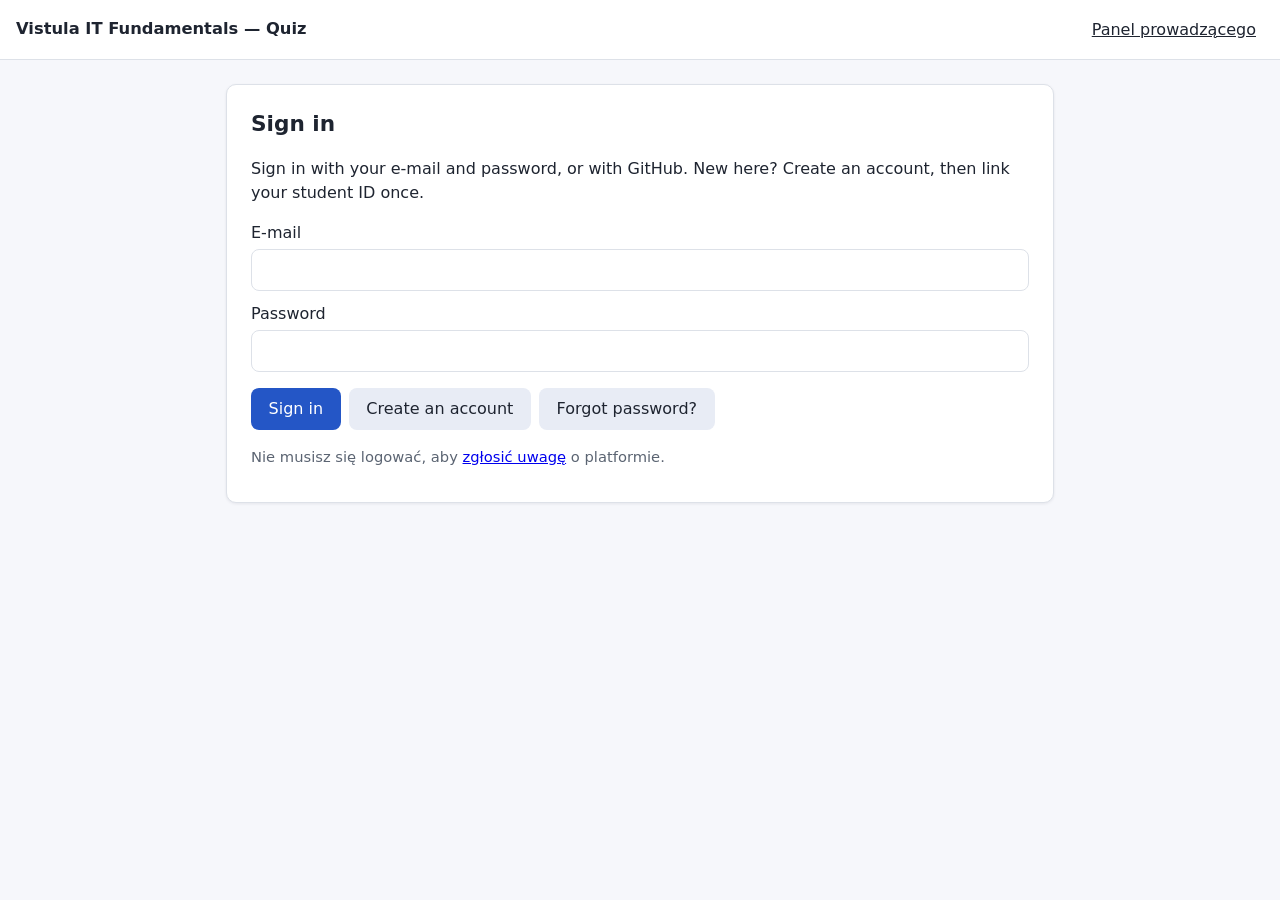
==== index.html @ 36b2c994 "Publish prod frontend" ====
<!doctype html><html lang="en"><head><meta charset="utf-8" /><meta name="viewport" content="width=device-width, initial-scale=1" /><title>Vistula Quiz — Student</title><link rel="stylesheet" href="assets/styles.css" /></head><body><header class="topbar"><span class="brand">Vistula IT Fundamentals — Quiz</span><span class="spacer"></span><span class="who" id="who"></span><button class="secondary hidden" id="btn-signout">Sign out</button><nav aria-label="Widok aplikacji"><a href="admin.html">Panel prowadzącego</a></nav></header><main><div class="card hidden" id="view-loading"><p class="muted">Loading…</p></div><div class="card hidden" id="view-login"><h1 id="auth-title">Sign in</h1><p>Sign in with your e-mail and password, or with GitHub. New here?
        Create an account, then link your student ID once.</p><form id="auth-form" novalidate><label for="auth-name" class="auth-register hidden">Full name</label><input type="text" id="auth-name" class="auth-register hidden" autocomplete="name" /><label for="auth-email">E-mail</label><input type="email" id="auth-email" autocomplete="email" /><label for="auth-password">Password</label><input type="password" id="auth-password" autocomplete="current-password" /><div id="auth-error" class="error-box hidden"></div><div id="auth-info" class="info-box hidden"></div><p class="auth-actions"><button type="submit" id="btn-auth-submit">Sign in</button><button type="button" class="secondary" id="btn-auth-toggle">Create an account</button><button type="button" class="secondary" id="btn-auth-reset">Forgot password?</button></p></form><div id="github-login" class="hidden"><p class="muted">or</p><button id="btn-login">Sign in with GitHub</button></div><p class="muted">Nie musisz się logować, aby <a href="#/feedback">zgłosić uwagę</a> o platformie.</p></div><div class="card hidden" id="view-newpass"><h1>Set a new password</h1><label for="newpass">New password (at least 8 characters)</label><input type="password" id="newpass" autocomplete="new-password" /><div id="newpass-error" class="error-box hidden"></div><p><button id="btn-newpass">Save password</button></p></div><div class="card hidden" id="view-claim"><h1>Link your student ID</h1><p class="muted">
        Enter the student ID your teacher gave you. You can do this only once —
        after that, your quiz results are permanently tied to your account.
      </p><div id="claim-github-hint" class="info-box hidden"></div><label for="claim-sid">Student ID</label><input type="text" id="claim-sid" placeholder="e.g. 123456" autocomplete="off" /><div id="claim-error" class="error-box hidden"></div><p><button id="btn-claim">Link student ID</button></p></div><div class="card hidden" id="view-quizzes"><h1>Available quiz sessions</h1><div class="info-box">
        Join an open session from the list, or enter the access code your teacher gave you.
      </div><label for="join-code">Join with an access code</label><div style="display:flex; gap:0.5rem;"><input type="text" id="join-code" placeholder="e.g. A1B2C3" style="text-transform:uppercase;" /><button id="btn-join" class="secondary">Join</button></div><div id="join-error" class="error-box hidden"></div><h2>Open sessions</h2><div id="session-list"><p class="muted">Loading…</p></div><p><a href="#/assignments">📌 Assignments (homework)</a> ·
        <a href="#/results">📊 My results</a> ·
        <a href="#/practice">🧩 Practice tasks</a> ·
        <a href="#/materials">📚 Materiały</a></p><p class="muted">Potrzebujesz zmienić dane (np. login GitHub)?
        <a href="#/data-change">Zgłoś zmianę danych</a> (wymaga potwierdzenia mailem).</p><p class="muted">Znalazłeś/aś błąd lub masz pomysł na ulepszenie?
        <a href="#/feedback">Zgłoś uwagę</a>.</p></div><div class="card hidden" id="view-practice"><h1>Practice tasks</h1><div id="pt-body"><p class="muted">Loading…</p></div><p><a class="btn secondary" style="text-decoration:none;" href="#/">Back to quiz list</a></p></div><div class="card hidden" id="view-assignments"><h1>Assignments</h1><div id="assignments-box"><p class="muted">Loading…</p></div><div id="assignment-form-box" class="hidden"></div><p><a class="btn secondary" style="text-decoration:none;" href="#/">Back to quiz list</a></p></div><div class="card hidden" id="view-my-results"><h1>My results</h1><div id="my-results-body"><p class="muted">Loading…</p></div><p><a class="btn secondary" style="text-decoration:none;" href="#/">Back to quiz list</a></p></div><div class="card hidden" id="view-materials"><h1>Materiały</h1><p class="muted">Teoria, instrukcje do laboratoriów i zadania domowe dla każdego modułu (Markdown + PDF).</p><div id="materials-body"></div><p><a class="btn secondary" style="text-decoration:none;" href="#/">Back to quiz list</a></p></div><div class="card hidden" id="view-assignment-check"><h1>Assignment self-check</h1><p class="muted">Paste the GitHub Pages URL of your team project. The page runs
        automatic checks (like a linter) and shows what works and what needs fixing.
        Results are recorded for the lecturer - no screenshots needed.</p><div id="ac-identity" class="info-box hidden"></div><label for="ac-url">GitHub Pages URL</label><input type="url" id="ac-url" placeholder="https://vistula-team-project-123456.github.io/vistula-team-project/" /><div id="ac-error" class="error-box hidden"></div><p><button id="btn-ac-run">Run self-check</button></p><div id="ac-results"></div></div><div class="card hidden" id="view-feedback"><h1>Zgłoś uwagę</h1><p class="muted">Powiedz nam, co nie działa albo co warto zmienić.
        Zgłoszenia widzi tylko prowadzący.</p><div id="fb-identity" class="info-box hidden"></div><label for="fb-category">Kategoria</label><select id="fb-category"><option value="bug">Błąd w aplikacji</option><option value="sugestia">Sugestia / pomysł</option><option value="brakujaca-funkcja">Brakująca funkcja</option><option value="inne">Inne</option></select><label for="fb-page">Strona / kontekst (opcjonalnie)</label><input type="text" id="fb-page" maxlength="200" placeholder="np. quiz Module 1, panel wyników" /><label for="fb-message">Opis</label><textarea id="fb-message" rows="5" maxlength="4000"
        placeholder="Opisz krótko, co się stało albo co chcesz zgłosić (5–4000 znaków)"></textarea><div id="fb-error" class="error-box hidden"></div><div id="fb-success" class="info-box hidden"></div><p><button id="btn-fb-send">Wyślij zgłoszenie</button><a class="btn secondary" style="text-decoration:none;" href="#/">Powrót</a></p></div><div class="card hidden" id="view-data-change"><h1>Zgłoś zmianę danych</h1><p class="muted">Podaj swój identyfikator (indeks) z Vistula i co chcesz zmienić.
        Link potwierdzający wyślemy <b>wyłącznie na adres zarejestrowany w systemie</b>
        (ważny 15 minut, jednorazowy). Zmiana następuje dopiero po potwierdzeniu.</p><div id="dc-form-box"><label for="dc-indeks">Identyfikator (indeks)</label><input type="text" id="dc-indeks" inputmode="numeric" placeholder="np. 79726" autocomplete="off" /><label for="dc-field">Co chcesz zmienić?</label><select id="dc-field"><option value="github_login">Login GitHub (konto zespołowe)</option><option value="email">Adres e-mail</option></select><label for="dc-value">Nowa wartość</label><input type="text" id="dc-value" placeholder="np. vistula-team-project-79726" /><div id="dc-error" class="error-box hidden"></div><div id="dc-success" class="info-box hidden"></div><p><button id="btn-dc-send">Zgłoś zmianę</button><a class="btn secondary" style="text-decoration:none;" href="#/">Powrót</a></p></div><div id="dc-confirm-box" class="hidden"><div id="dc-summary" class="info-box"></div><div id="dc-confirm-error" class="error-box hidden"></div><p><button id="btn-dc-confirm">Potwierdzam zmianę</button><a class="btn secondary" style="text-decoration:none;" href="#/">Powrót</a></p></div><div id="dc-result-box" class="hidden"></div></div><div class="card hidden" id="view-exam-start"><h1 id="exam-title">Exam</h1><div class="info-box"><b>Exam rules</b><ul><li>Do <b>not</b> leave the window or exit fullscreen — every leaving event is recorded as a violation.</li><li id="exam-rule-mouse" class="hidden">Do <b>not</b> use the mouse until the exam is finished. Answer with the keyboard: type A, B, C or D and press <b>Enter</b>.</li><li>Answer questions one by one; <b>Enter</b> confirms and moves on.</li><li>You can finish at any time ("Finish attempt") — the score so far is kept.</li></ul></div><label for="exam-color">Variant color (given by the lecturer for your seat)</label><select id="exam-color"><option value="blue">blue</option><option value="green">green</option><option value="yellow">yellow</option></select><div id="exam-start-error" class="error-box hidden"></div><p><button id="btn-exam-start">Start the exam (fullscreen)</button><a class="btn secondary" style="text-decoration:none;" href="#/">Back</a></p></div><div class="card hidden" id="view-quiz"><div id="exam-variant-bar" class="exam-variant-bar hidden"></div><div id="exam-violation-bar" class="exam-violation-bar hidden"></div><div id="exam-violation-flash" class="exam-violation-flash hidden" aria-hidden="true"></div><div style="display:flex; align-items:center; gap:1rem;"><h1 id="quiz-title" style="flex:1;">Quiz</h1><span class="timer hidden" id="quiz-timer"></span></div><div class="muted" id="quiz-instructions">
        Choose one answer for each question. Use the buttons below to move between
        questions. Your answers are graded only after you press <b>Submit</b>.
      </div><div class="question-text" id="q-text"></div><div id="q-options"></div><div id="exam-answer-box" class="hidden"><label for="exam-answer">Your answer (A, B, C or D) — Enter confirms and moves on</label><input type="text" id="exam-answer" maxlength="1" autocomplete="off" style="text-transform:uppercase;" /><div id="exam-answer-error" class="error-box hidden"></div></div><div class="quiz-nav"><button class="secondary" id="btn-prev">Previous</button><span class="progress" id="q-progress"></span><button class="secondary hidden" id="btn-next">Next</button><button id="btn-submit" class="hidden">Submit</button><button id="btn-finish-exam" class="hidden">Finish attempt</button></div><div id="quiz-error" class="error-box hidden"></div></div><div class="card hidden" id="view-result"><h1>Result</h1><div id="result-body"><p class="muted">Loading…</p></div><p><a href="#/" class="btn" style="text-decoration:none;">Back to quiz list</a></p></div></main><script defer src="assets/student.js"></script></body></html>
---- assets/styles.css ----
:root{--bg: #f6f7fb;--surface: #ffffff;--text: #1e2430;--muted: #5b6472;--border: #dde1e8;--primary: #2456c6;--primary-dark: #1a3f96;--success: #1e7d43;--danger: #b3261e;--warn-bg: #fff4e0;--radius: 10px;--shadow: 0 1px 3px rgba(20, 30, 50, .08)}*{box-sizing:border-box}body{margin:0;font-family:Segoe UI,system-ui,-apple-system,Arial,sans-serif;background:var(--bg);color:var(--text);line-height:1.5}header.topbar{background:var(--surface);border-bottom:1px solid var(--border);padding:.6rem 1rem;display:flex;align-items:center;gap:1rem}header.topbar .brand{font-weight:600;font-size:1.02rem}header.topbar .spacer{flex:1}header.topbar .who{color:var(--muted);font-size:.9rem}main{max-width:860px;margin:1.5rem auto;padding:0 1rem}.card{background:var(--surface);border:1px solid var(--border);border-radius:var(--radius);box-shadow:var(--shadow);padding:1.25rem 1.5rem;margin-bottom:1rem}h1{font-size:1.35rem;margin:.2rem 0 .8rem}h2{font-size:1.1rem;margin:1rem 0 .5rem}.muted{color:var(--muted);font-size:.92rem}button,.btn{font:inherit;background:var(--primary);color:#fff;border:none;border-radius:8px;padding:.55rem 1.1rem;cursor:pointer}button:hover,.btn:hover{background:var(--primary-dark)}button.secondary{background:#e8ecf5;color:var(--text)}button.secondary:hover{background:#dbe2f0}button.danger{background:var(--danger)}button:disabled{opacity:.55;cursor:not-allowed}input[type=text],input[type=number],input[type=email],input[type=password],select,textarea{font:inherit;padding:.5rem .65rem;border:1px solid var(--border);border-radius:8px;background:#fff;color:var(--text);width:100%}textarea{resize:vertical}label{display:block;margin:.7rem 0 .25rem;font-weight:500}.auth-actions{display:flex;flex-wrap:wrap;gap:.5rem}.error-box{background:#fdeceb;border:1px solid #f3c2be;color:var(--danger);border-radius:8px;padding:.6rem .9rem;margin:.6rem 0}.info-box{background:var(--warn-bg);border:1px solid #f0d9a8;border-radius:8px;padding:.6rem .9rem;margin:.6rem 0}table.data{width:100%;border-collapse:collapse;font-size:.92rem}table.data th,table.data td{text-align:left;padding:.45rem .6rem;border-bottom:1px solid var(--border);vertical-align:top}table.data th{background:#f1f3f8}.quiz-list-item{display:flex;align-items:center;gap:.8rem;padding:.75rem .25rem;border-bottom:1px solid var(--border)}.quiz-list-item:last-child{border-bottom:none}.badge{display:inline-block;font-size:.75rem;font-weight:600;border-radius:999px;padding:.15rem .6rem}.badge.practice{background:#e3f2e8;color:var(--success)}.badge.assessment{background:#fdeceb;color:var(--danger)}.badge.done{background:#e8ecf5;color:var(--muted)}.badge.open{background:#e3f2e8;color:var(--success)}.badge.closed{background:#f0f1f4;color:var(--muted)}.exam-variant-bar{margin:-1.5rem -1.5rem 1rem;padding:.4rem 1.5rem;font-weight:700;letter-spacing:.05em;color:#fff}.exam-variant-green{background:#2e7d32}.exam-variant-blue{background:#1565c0}.exam-variant-yellow{background:#b8860b}.exam-violation-flash{position:fixed;inset:0;background:#c62828d9;z-index:9999;pointer-events:none}.exam-violation-bar{margin:-1.5rem -1.5rem 1rem;padding:.4rem 1.5rem;font-weight:700;background:var(--danger, #b3261e);color:#fff}tr.exam-row-flagged{background:#fdeceb}.exam-variant-badge{display:inline-block;min-width:3.2rem;text-align:center;color:#fff;border-radius:999px;padding:.1rem .5rem;font-size:.8rem;font-weight:600}.question-text{font-size:1.05rem;font-weight:600;margin:.6rem 0 .9rem}.option{display:flex;gap:.6rem;align-items:flex-start;border:1px solid var(--border);border-radius:8px;padding:.6rem .8rem;margin-bottom:.5rem;cursor:pointer;background:#fff}.option:hover{border-color:var(--primary)}.option.selected{border-color:var(--primary);background:#eef3fd}.option input{margin-top:.25rem}.quiz-nav{display:flex;gap:.6rem;align-items:center;margin-top:1rem}.progress{color:var(--muted);font-size:.9rem;flex:1;text-align:center}.timer{font-variant-numeric:tabular-nums;font-weight:600;background:var(--warn-bg);border:1px solid #f0d9a8;border-radius:8px;padding:.35rem .8rem}.timer.expired{background:#fdeceb;border-color:#f3c2be;color:var(--danger)}.score-big{font-size:2.2rem;font-weight:700;color:var(--primary)}.tabs{display:flex;gap:.25rem;margin-bottom:1rem;flex-wrap:wrap}.tabs button{background:#e8ecf5;color:var(--text);border-radius:8px 8px 0 0}.tabs button.active{background:var(--primary);color:#fff}.grid-2{display:grid;grid-template-columns:1fr 1fr;gap:0 1rem}@media(max-width:640px){.grid-2{grid-template-columns:1fr}}.hidden{display:none!important}code.inline{background:#eef1f6;border-radius:4px;padding:.05rem .35rem;font-size:.9em}.backend-notice{padding:1.25rem;margin:1rem 0;border:1px solid #d4a44b;border-radius:10px;background:#fff8e6;color:#352900}.backend-notice h2{font-size:1.2rem}button:disabled,input:disabled{cursor:not-allowed;opacity:.6}nav a{display:inline-block;padding:.5rem;color:inherit}
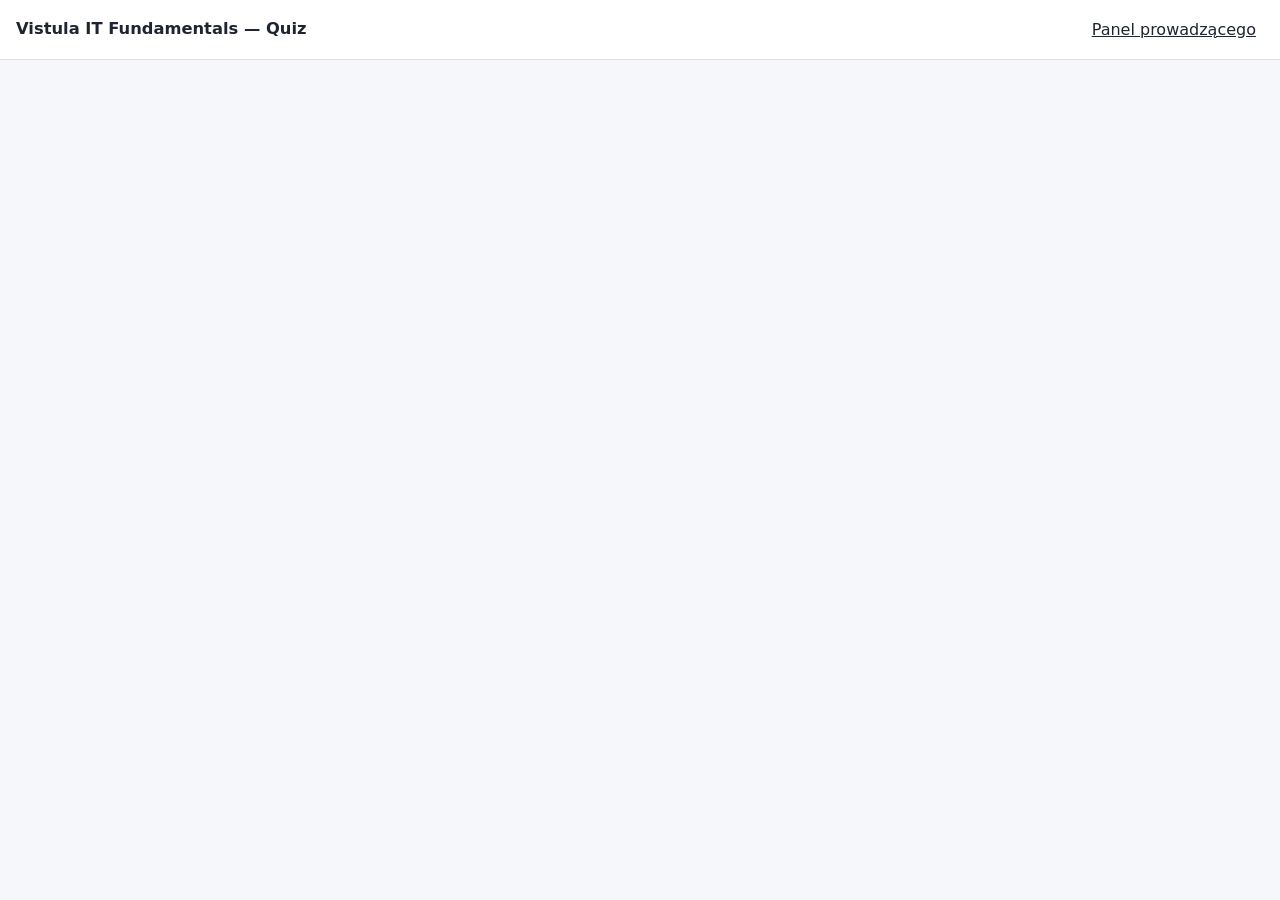
==== commit 3a4664a4: "Publish prod frontend" ====
--- a/index.html
+++ b/index.html
@@ -9,9 +9,10 @@
         <a href="#/practice">🧩 Practice tasks</a> ·
         <a href="#/materials">📚 Materiały</a></p><p class="muted">Potrzebujesz zmienić dane (np. login GitHub)?
         <a href="#/data-change">Zgłoś zmianę danych</a> (wymaga potwierdzenia mailem).</p><p class="muted">Znalazłeś/aś błąd lub masz pomysł na ulepszenie?
-        <a href="#/feedback">Zgłoś uwagę</a>.</p></div><div class="card hidden" id="view-practice"><h1>Practice tasks</h1><div id="pt-body"><p class="muted">Loading…</p></div><p><a class="btn secondary" style="text-decoration:none;" href="#/">Back to quiz list</a></p></div><div class="card hidden" id="view-assignments"><h1>Assignments</h1><div id="assignments-box"><p class="muted">Loading…</p></div><div id="assignment-form-box" class="hidden"></div><p><a class="btn secondary" style="text-decoration:none;" href="#/">Back to quiz list</a></p></div><div class="card hidden" id="view-my-results"><h1>My results</h1><div id="my-results-body"><p class="muted">Loading…</p></div><p><a class="btn secondary" style="text-decoration:none;" href="#/">Back to quiz list</a></p></div><div class="card hidden" id="view-materials"><h1>Materiały</h1><p class="muted">Teoria, instrukcje do laboratoriów i zadania domowe dla każdego modułu (Markdown + PDF).</p><div id="materials-body"></div><p><a class="btn secondary" style="text-decoration:none;" href="#/">Back to quiz list</a></p></div><div class="card hidden" id="view-assignment-check"><h1>Assignment self-check</h1><p class="muted">Paste the GitHub Pages URL of your team project. The page runs
-        automatic checks (like a linter) and shows what works and what needs fixing.
-        Results are recorded for the lecturer - no screenshots needed.</p><div id="ac-identity" class="info-box hidden"></div><label for="ac-url">GitHub Pages URL</label><input type="url" id="ac-url" placeholder="https://vistula-team-project-123456.github.io/vistula-team-project/" /><div id="ac-error" class="error-box hidden"></div><p><button id="btn-ac-run">Run self-check</button></p><div id="ac-results"></div></div><div class="card hidden" id="view-feedback"><h1>Zgłoś uwagę</h1><p class="muted">Powiedz nam, co nie działa albo co warto zmienić.
+        <a href="#/feedback">Zgłoś uwagę</a>.</p></div><div class="card hidden" id="view-practice"><h1>Practice tasks</h1><div id="pt-body"><p class="muted">Loading…</p></div><p><a class="btn secondary" style="text-decoration:none;" href="#/">Back to quiz list</a></p></div><div class="card hidden" id="view-assignments"><h1>Assignments</h1><div id="team-assignment-box" class="hidden"></div><div id="assignments-box"><p class="muted">Loading…</p></div><div id="assignment-form-box" class="hidden"></div><p><a class="btn secondary" style="text-decoration:none;" href="#/">Back to quiz list</a></p></div><div class="card hidden" id="view-my-results"><h1>My results</h1><div id="my-results-body"><p class="muted">Loading…</p></div><p><a class="btn secondary" style="text-decoration:none;" href="#/">Back to quiz list</a></p></div><div class="card hidden" id="view-materials"><h1>Materiały</h1><p class="muted">Teoria, instrukcje do laboratoriów i zadania domowe dla każdego modułu (Markdown + PDF).</p><div id="materials-body"></div><p><a class="btn secondary" style="text-decoration:none;" href="#/">Back to quiz list</a></p></div><div class="card hidden" id="view-assignment-check"><h1>Assignment self-check</h1><p class="muted">When opened from the assignment, the page <b>derives your GitHub Pages
+        URL automatically</b> from your GitHub account (no pasting needed) and checks, point by
+        point: your account format, the repository, your page and your API. You can still paste a
+        URL manually (fallback). Results are recorded for the lecturer - no screenshots needed.</p><div id="ac-identity" class="info-box hidden"></div><label for="ac-assignment">Assignment</label><select id="ac-assignment"><option value="team-api-assignment">Team Project 0 — Public REST API</option><option value="hello-world-assignment">Team Project 1 — Hello World + CRUD tasks</option></select><label for="ac-url">GitHub Pages URL</label><input type="url" id="ac-url" placeholder="https://vistula-team-project-123456.github.io/vistula-team-project/" /><div id="ac-error" class="error-box hidden"></div><p><button id="btn-ac-run">Run self-check / Re-test</button></p><div id="ac-results"></div></div><div class="card hidden" id="view-feedback"><h1>Zgłoś uwagę</h1><p class="muted">Powiedz nam, co nie działa albo co warto zmienić.
         Zgłoszenia widzi tylko prowadzący.</p><div id="fb-identity" class="info-box hidden"></div><label for="fb-category">Kategoria</label><select id="fb-category"><option value="bug">Błąd w aplikacji</option><option value="sugestia">Sugestia / pomysł</option><option value="brakujaca-funkcja">Brakująca funkcja</option><option value="inne">Inne</option></select><label for="fb-page">Strona / kontekst (opcjonalnie)</label><input type="text" id="fb-page" maxlength="200" placeholder="np. quiz Module 1, panel wyników" /><label for="fb-message">Opis</label><textarea id="fb-message" rows="5" maxlength="4000"
         placeholder="Opisz krótko, co się stało albo co chcesz zgłosić (5–4000 znaków)"></textarea><div id="fb-error" class="error-box hidden"></div><div id="fb-success" class="info-box hidden"></div><p><button id="btn-fb-send">Wyślij zgłoszenie</button><a class="btn secondary" style="text-decoration:none;" href="#/">Powrót</a></p></div><div class="card hidden" id="view-data-change"><h1>Zgłoś zmianę danych</h1><p class="muted">Podaj swój identyfikator (indeks) z Vistula i co chcesz zmienić.
         Link potwierdzający wyślemy <b>wyłącznie na adres zarejestrowany w systemie</b>
--- a/assets/styles.css
+++ b/assets/styles.css
@@ -1 +1 @@
-:root{--bg: #f6f7fb;--surface: #ffffff;--text: #1e2430;--muted: #5b6472;--border: #dde1e8;--primary: #2456c6;--primary-dark: #1a3f96;--success: #1e7d43;--danger: #b3261e;--warn-bg: #fff4e0;--radius: 10px;--shadow: 0 1px 3px rgba(20, 30, 50, .08)}*{box-sizing:border-box}body{margin:0;font-family:Segoe UI,system-ui,-apple-system,Arial,sans-serif;background:var(--bg);color:var(--text);line-height:1.5}header.topbar{background:var(--surface);border-bottom:1px solid var(--border);padding:.6rem 1rem;display:flex;align-items:center;gap:1rem}header.topbar .brand{font-weight:600;font-size:1.02rem}header.topbar .spacer{flex:1}header.topbar .who{color:var(--muted);font-size:.9rem}main{max-width:860px;margin:1.5rem auto;padding:0 1rem}.card{background:var(--surface);border:1px solid var(--border);border-radius:var(--radius);box-shadow:var(--shadow);padding:1.25rem 1.5rem;margin-bottom:1rem}h1{font-size:1.35rem;margin:.2rem 0 .8rem}h2{font-size:1.1rem;margin:1rem 0 .5rem}.muted{color:var(--muted);font-size:.92rem}button,.btn{font:inherit;background:var(--primary);color:#fff;border:none;border-radius:8px;padding:.55rem 1.1rem;cursor:pointer}button:hover,.btn:hover{background:var(--primary-dark)}button.secondary{background:#e8ecf5;color:var(--text)}button.secondary:hover{background:#dbe2f0}button.danger{background:var(--danger)}button:disabled{opacity:.55;cursor:not-allowed}input[type=text],input[type=number],input[type=email],input[type=password],select,textarea{font:inherit;padding:.5rem .65rem;border:1px solid var(--border);border-radius:8px;background:#fff;color:var(--text);width:100%}textarea{resize:vertical}label{display:block;margin:.7rem 0 .25rem;font-weight:500}.auth-actions{display:flex;flex-wrap:wrap;gap:.5rem}.error-box{background:#fdeceb;border:1px solid #f3c2be;color:var(--danger);border-radius:8px;padding:.6rem .9rem;margin:.6rem 0}.info-box{background:var(--warn-bg);border:1px solid #f0d9a8;border-radius:8px;padding:.6rem .9rem;margin:.6rem 0}table.data{width:100%;border-collapse:collapse;font-size:.92rem}table.data th,table.data td{text-align:left;padding:.45rem .6rem;border-bottom:1px solid var(--border);vertical-align:top}table.data th{background:#f1f3f8}.quiz-list-item{display:flex;align-items:center;gap:.8rem;padding:.75rem .25rem;border-bottom:1px solid var(--border)}.quiz-list-item:last-child{border-bottom:none}.badge{display:inline-block;font-size:.75rem;font-weight:600;border-radius:999px;padding:.15rem .6rem}.badge.practice{background:#e3f2e8;color:var(--success)}.badge.assessment{background:#fdeceb;color:var(--danger)}.badge.done{background:#e8ecf5;color:var(--muted)}.badge.open{background:#e3f2e8;color:var(--success)}.badge.closed{background:#f0f1f4;color:var(--muted)}.exam-variant-bar{margin:-1.5rem -1.5rem 1rem;padding:.4rem 1.5rem;font-weight:700;letter-spacing:.05em;color:#fff}.exam-variant-green{background:#2e7d32}.exam-variant-blue{background:#1565c0}.exam-variant-yellow{background:#b8860b}.exam-violation-flash{position:fixed;inset:0;background:#c62828d9;z-index:9999;pointer-events:none}.exam-violation-bar{margin:-1.5rem -1.5rem 1rem;padding:.4rem 1.5rem;font-weight:700;background:var(--danger, #b3261e);color:#fff}tr.exam-row-flagged{background:#fdeceb}.exam-variant-badge{display:inline-block;min-width:3.2rem;text-align:center;color:#fff;border-radius:999px;padding:.1rem .5rem;font-size:.8rem;font-weight:600}.question-text{font-size:1.05rem;font-weight:600;margin:.6rem 0 .9rem}.option{display:flex;gap:.6rem;align-items:flex-start;border:1px solid var(--border);border-radius:8px;padding:.6rem .8rem;margin-bottom:.5rem;cursor:pointer;background:#fff}.option:hover{border-color:var(--primary)}.option.selected{border-color:var(--primary);background:#eef3fd}.option input{margin-top:.25rem}.quiz-nav{display:flex;gap:.6rem;align-items:center;margin-top:1rem}.progress{color:var(--muted);font-size:.9rem;flex:1;text-align:center}.timer{font-variant-numeric:tabular-nums;font-weight:600;background:var(--warn-bg);border:1px solid #f0d9a8;border-radius:8px;padding:.35rem .8rem}.timer.expired{background:#fdeceb;border-color:#f3c2be;color:var(--danger)}.score-big{font-size:2.2rem;font-weight:700;color:var(--primary)}.tabs{display:flex;gap:.25rem;margin-bottom:1rem;flex-wrap:wrap}.tabs button{background:#e8ecf5;color:var(--text);border-radius:8px 8px 0 0}.tabs button.active{background:var(--primary);color:#fff}.grid-2{display:grid;grid-template-columns:1fr 1fr;gap:0 1rem}@media(max-width:640px){.grid-2{grid-template-columns:1fr}}.hidden{display:none!important}code.inline{background:#eef1f6;border-radius:4px;padding:.05rem .35rem;font-size:.9em}.backend-notice{padding:1.25rem;margin:1rem 0;border:1px solid #d4a44b;border-radius:10px;background:#fff8e6;color:#352900}.backend-notice h2{font-size:1.2rem}button:disabled,input:disabled{cursor:not-allowed;opacity:.6}nav a{display:inline-block;padding:.5rem;color:inherit}
+:root{--bg: #f6f7fb;--surface: #ffffff;--text: #1e2430;--muted: #5b6472;--border: #dde1e8;--primary: #2456c6;--primary-dark: #1a3f96;--success: #1e7d43;--danger: #b3261e;--warn-bg: #fff4e0;--radius: 10px;--shadow: 0 1px 3px rgba(20, 30, 50, .08)}*{box-sizing:border-box}body{margin:0;font-family:Segoe UI,system-ui,-apple-system,Arial,sans-serif;background:var(--bg);color:var(--text);line-height:1.5}header.topbar{background:var(--surface);border-bottom:1px solid var(--border);padding:.6rem 1rem;display:flex;align-items:center;gap:1rem}header.topbar .brand{font-weight:600;font-size:1.02rem}header.topbar .spacer{flex:1}header.topbar .who{color:var(--muted);font-size:.9rem}main{max-width:860px;margin:1.5rem auto;padding:0 1rem}.card{background:var(--surface);border:1px solid var(--border);border-radius:var(--radius);box-shadow:var(--shadow);padding:1.25rem 1.5rem;margin-bottom:1rem}h1{font-size:1.35rem;margin:.2rem 0 .8rem}h2{font-size:1.1rem;margin:1rem 0 .5rem}.muted{color:var(--muted);font-size:.92rem}button,.btn{font:inherit;background:var(--primary);color:#fff;border:none;border-radius:8px;padding:.55rem 1.1rem;cursor:pointer}button:hover,.btn:hover{background:var(--primary-dark)}button.secondary{background:#e8ecf5;color:var(--text)}button.secondary:hover{background:#dbe2f0}button.danger{background:var(--danger)}button:disabled{opacity:.55;cursor:not-allowed}input[type=text],input[type=number],input[type=email],input[type=password],select,textarea{font:inherit;padding:.5rem .65rem;border:1px solid var(--border);border-radius:8px;background:#fff;color:var(--text);width:100%}textarea{resize:vertical}label{display:block;margin:.7rem 0 .25rem;font-weight:500}.auth-actions{display:flex;flex-wrap:wrap;gap:.5rem}.error-box{background:#fdeceb;border:1px solid #f3c2be;color:var(--danger);border-radius:8px;padding:.6rem .9rem;margin:.6rem 0}.info-box{background:var(--warn-bg);border:1px solid #f0d9a8;border-radius:8px;padding:.6rem .9rem;margin:.6rem 0}table.data{width:100%;border-collapse:collapse;font-size:.92rem}table.data th,table.data td{text-align:left;padding:.45rem .6rem;border-bottom:1px solid var(--border);vertical-align:top}table.data th{background:#f1f3f8}th[data-stats-sort]{cursor:pointer;user-select:none;white-space:nowrap}th[data-stats-sort]:hover{background:#e6eaf3}.quiz-list-item{display:flex;align-items:center;gap:.8rem;padding:.75rem .25rem;border-bottom:1px solid var(--border)}.quiz-list-item:last-child{border-bottom:none}.badge{display:inline-block;font-size:.75rem;font-weight:600;border-radius:999px;padding:.15rem .6rem}.badge.practice{background:#e3f2e8;color:var(--success)}.badge.assessment{background:#fdeceb;color:var(--danger)}.badge.done{background:#e8ecf5;color:var(--muted)}.badge.open{background:#e3f2e8;color:var(--success)}.badge.closed{background:#f0f1f4;color:var(--muted)}.exam-variant-bar{margin:-1.5rem -1.5rem 1rem;padding:.4rem 1.5rem;font-weight:700;letter-spacing:.05em;color:#fff}.exam-variant-green{background:#2e7d32}.exam-variant-blue{background:#1565c0}.exam-variant-yellow{background:#b8860b}.exam-violation-flash{position:fixed;inset:0;background:#c62828d9;z-index:9999;pointer-events:none}.exam-violation-bar{margin:-1.5rem -1.5rem 1rem;padding:.4rem 1.5rem;font-weight:700;background:var(--danger, #b3261e);color:#fff}tr.exam-row-flagged{background:#fdeceb}.exam-variant-badge{display:inline-block;min-width:3.2rem;text-align:center;color:#fff;border-radius:999px;padding:.1rem .5rem;font-size:.8rem;font-weight:600}.question-text{font-size:1.05rem;font-weight:600;margin:.6rem 0 .9rem}.option{display:flex;gap:.6rem;align-items:flex-start;border:1px solid var(--border);border-radius:8px;padding:.6rem .8rem;margin-bottom:.5rem;cursor:pointer;background:#fff}.option:hover{border-color:var(--primary)}.option.selected{border-color:var(--primary);background:#eef3fd}.option input{margin-top:.25rem}.quiz-nav{display:flex;gap:.6rem;align-items:center;margin-top:1rem}.progress{color:var(--muted);font-size:.9rem;flex:1;text-align:center}.timer{font-variant-numeric:tabular-nums;font-weight:600;background:var(--warn-bg);border:1px solid #f0d9a8;border-radius:8px;padding:.35rem .8rem}.timer.expired{background:#fdeceb;border-color:#f3c2be;color:var(--danger)}.score-big{font-size:2.2rem;font-weight:700;color:var(--primary)}.tabs{display:flex;gap:.25rem;margin-bottom:1rem;flex-wrap:wrap}.tabs button{background:#e8ecf5;color:var(--text);border-radius:8px 8px 0 0}.tabs button.active{background:var(--primary);color:#fff}.grid-2{display:grid;grid-template-columns:1fr 1fr;gap:0 1rem}@media(max-width:640px){.grid-2{grid-template-columns:1fr}}.hidden{display:none!important}code.inline{background:#eef1f6;border-radius:4px;padding:.05rem .35rem;font-size:.9em}.backend-notice{padding:1.25rem;margin:1rem 0;border:1px solid #d4a44b;border-radius:10px;background:#fff8e6;color:#352900}.backend-notice h2{font-size:1.2rem}button:disabled,input:disabled{cursor:not-allowed;opacity:.6}nav a{display:inline-block;padding:.5rem;color:inherit}
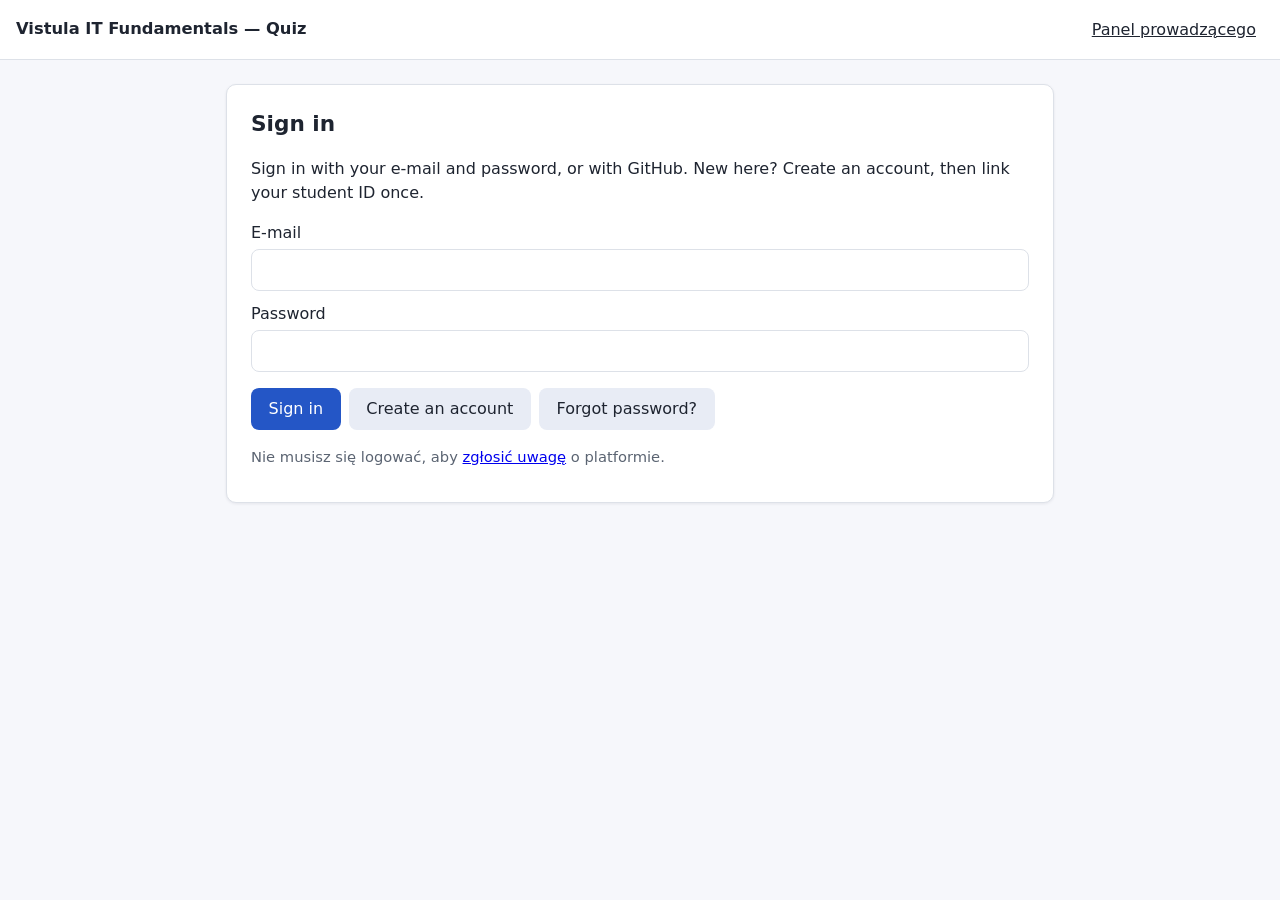
==== commit f80cd089: "Publish prod frontend" ====
--- a/index.html
+++ b/index.html
@@ -9,7 +9,7 @@
         <a href="#/practice">🧩 Practice tasks</a> ·
         <a href="#/materials">📚 Materiały</a></p><p class="muted">Potrzebujesz zmienić dane (np. login GitHub)?
         <a href="#/data-change">Zgłoś zmianę danych</a> (wymaga potwierdzenia mailem).</p><p class="muted">Znalazłeś/aś błąd lub masz pomysł na ulepszenie?
-        <a href="#/feedback">Zgłoś uwagę</a>.</p></div><div class="card hidden" id="view-practice"><h1>Practice tasks</h1><div id="pt-body"><p class="muted">Loading…</p></div><p><a class="btn secondary" style="text-decoration:none;" href="#/">Back to quiz list</a></p></div><div class="card hidden" id="view-assignments"><h1>Assignments</h1><div id="team-assignment-box" class="hidden"></div><div id="assignments-box"><p class="muted">Loading…</p></div><div id="assignment-form-box" class="hidden"></div><p><a class="btn secondary" style="text-decoration:none;" href="#/">Back to quiz list</a></p></div><div class="card hidden" id="view-my-results"><h1>My results</h1><div id="my-results-body"><p class="muted">Loading…</p></div><p><a class="btn secondary" style="text-decoration:none;" href="#/">Back to quiz list</a></p></div><div class="card hidden" id="view-materials"><h1>Materiały</h1><p class="muted">Teoria, instrukcje do laboratoriów i zadania domowe dla każdego modułu (Markdown + PDF).</p><div id="materials-body"></div><p><a class="btn secondary" style="text-decoration:none;" href="#/">Back to quiz list</a></p></div><div class="card hidden" id="view-assignment-check"><h1>Assignment self-check</h1><p class="muted">When opened from the assignment, the page <b>derives your GitHub Pages
+        <a href="#/feedback">Zgłoś uwagę</a>.</p></div><div class="card hidden" id="view-practice"><h1>Practice tasks</h1><div id="pt-body"><p class="muted">Loading…</p></div><p><a class="btn secondary" style="text-decoration:none;" href="#/">Back to quiz list</a></p></div><div class="card hidden" id="view-assignments"><h1>Assignments</h1><div id="assignments-box"><p class="muted">Loading…</p></div><div id="assignment-form-box" class="hidden"></div><p><a class="btn secondary" style="text-decoration:none;" href="#/">Back to quiz list</a></p></div><div class="card hidden" id="view-my-results"><h1>My results</h1><div id="my-results-body"><p class="muted">Loading…</p></div><p><a class="btn secondary" style="text-decoration:none;" href="#/">Back to quiz list</a></p></div><div class="card hidden" id="view-materials"><h1>Materiały</h1><p class="muted">Teoria, instrukcje do laboratoriów i zadania domowe dla każdego modułu (Markdown + PDF).</p><div id="materials-body"></div><p><a class="btn secondary" style="text-decoration:none;" href="#/">Back to quiz list</a></p></div><div class="card hidden" id="view-assignment-check"><h1>Assignment self-check</h1><p class="muted">When opened from the assignment, the page <b>derives your GitHub Pages
         URL automatically</b> from your GitHub account (no pasting needed) and checks, point by
         point: your account format, the repository, your page and your API. You can still paste a
         URL manually (fallback). Results are recorded for the lecturer - no screenshots needed.</p><div id="ac-identity" class="info-box hidden"></div><label for="ac-assignment">Assignment</label><select id="ac-assignment"><option value="team-api-assignment">Team Project 0 — Public REST API</option><option value="hello-world-assignment">Team Project 1 — Hello World + CRUD tasks</option></select><label for="ac-url">GitHub Pages URL</label><input type="url" id="ac-url" placeholder="https://vistula-team-project-123456.github.io/vistula-team-project/" /><div id="ac-error" class="error-box hidden"></div><p><button id="btn-ac-run">Run self-check / Re-test</button></p><div id="ac-results"></div></div><div class="card hidden" id="view-feedback"><h1>Zgłoś uwagę</h1><p class="muted">Powiedz nam, co nie działa albo co warto zmienić.
